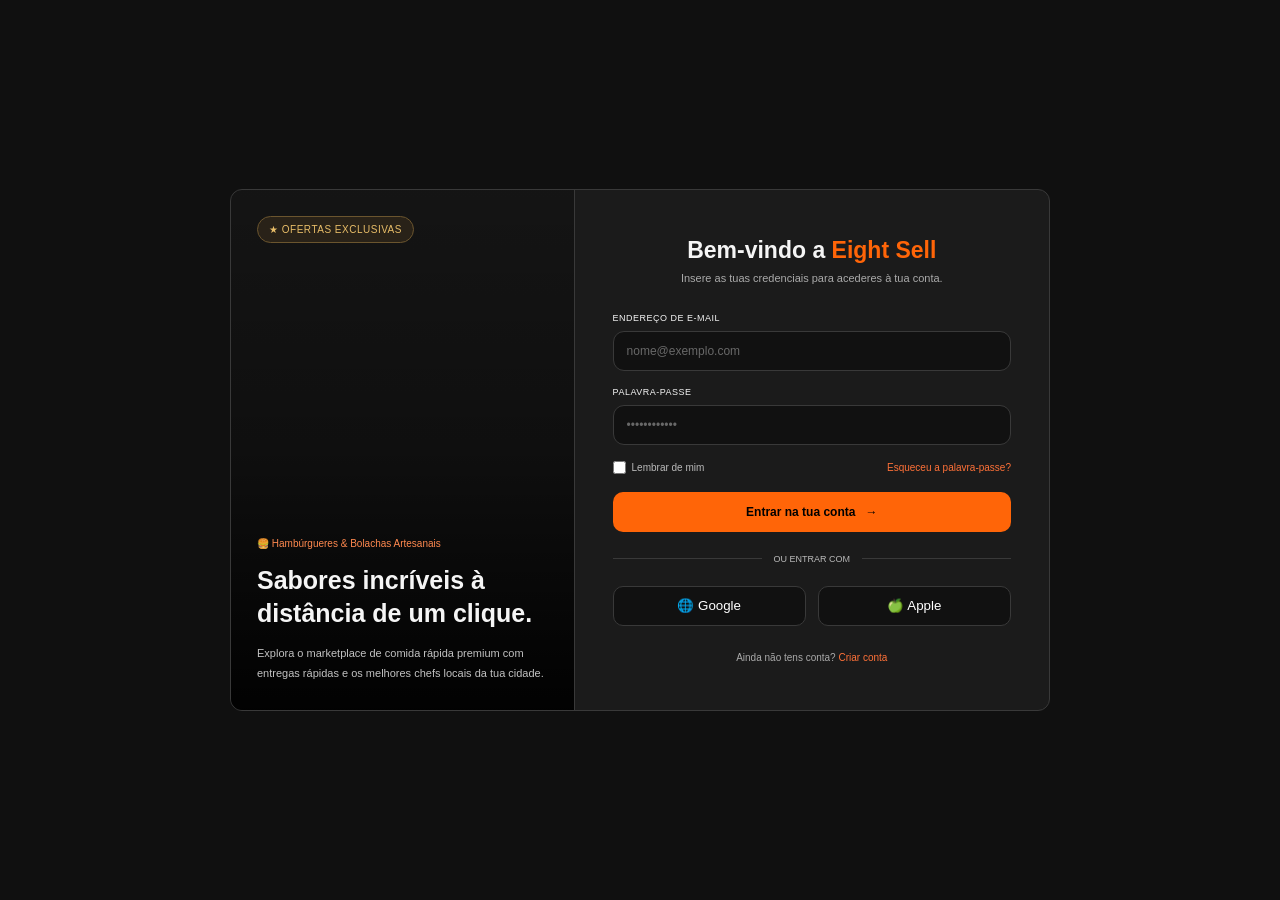
==== index.html @ 35cf32e9 "29.10.2026.3:46 Reafactor Styler Add and Remove Files" ====
<!DOCTYPE html>
<html lang="pt-br">

<head>
    <meta charset="UTF-8">
    <meta name="viewport" content="width=device-width, initial-scale=1.0">
    <title>Eight Sell</title>
    <link rel="preconnect" href="https://fonts.googleapis.com">
    <link rel="preconnect" href="https://fonts.gstatic.com" crossorigin>
    <link href="https://fonts.googleapis.com/css2?family=Inter:wght@400;500&family=Outfit:wght@700;800&display=swap"
        rel="stylesheet">
    <link rel="stylesheet" href="style/style.css">
    <link rel="shortcut icon" href="../assets/Favicon/favicon-32x32.png" type="image/x-icon">
</head>

<body>
    <main class="container">
        <section class="hero">

            <div class="badge">★ OFERTAS EXCLUSIVAS</div>

            <div class="hero-content">

                <div class="food-label">
                    🍔 Hambúrgueres &amp; Bolachas Artesanais
                </div>

                <h1>
                    Sabores incríveis à distância de um clique.
                </h1>

                <p>
                    Explora o marketplace de comida rápida premium
                    com entregas rápidas e os melhores chefs locais
                    da tua cidade.
                </p>

            </div>

        </section>

        <section class="form-panel">

            <div style="text-align: center;">
                <h2>Bem-vindo a <span style="color: #ff6508;">Eight Sell</span></h2>
                <p class="subtitle">
                    Insere as tuas credenciais para acederes à tua conta.
                </p>
            </div>

            <form id="loginForm">

                <div class="input-group">
                    <label for="email">ENDEREÇO DE E-MAIL</label>

                    <input type="email" id="email" placeholder="nome@exemplo.com" autocomplete="email" required>
                </div>

                <div class="input-group">
                    <label for="password">PALAVRA-PASSE</label>

                    <input type="password" id="password" placeholder="••••••••••••" autocomplete="current-password"
                        required>
                </div>

                <div class="options">

                    <label class="remember">
                        <input type="checkbox">
                        Lembrar de mim
                    </label>

                    <a href="#" id="forgot">
                        Esqueceu a palavra-passe?
                    </a>

                </div>

                <button type="submit" class="login-btn">
                    <a href="Search/sobre.html" style="color: black; text-decoration: none;">Entrar na tua conta &nbsp;
                        →</a>
                </button>

            </form>

            <div class="divider">
                <span></span>
                OU ENTRAR COM
                <span></span>
            </div>

            <div class="social">

                <button type="button" id="google">
                    🌐 Google
                </button>

                <button type="button" id="apple">
                    🍏 Apple
                </button>

            </div>

            <div class="register">
                Ainda não tens conta?
                <a href="#" id="createAccount">Criar conta</a>
            </div>

        </section>
    </main>
</body>

</html>
---- style/style.css ----
* {
    margin: 0;
    padding: 0;
    box-sizing: border-box;
}

body {
    min-height: 100vh;
    background: #101010;
    color: #f5f5f5;
    font-family: Arial, Helvetica, sans-serif;
    display: flex;
    justify-content: center;
    align-items: center;
    padding: 20px;
}

.container {
    width: 100%;
    max-width: 820px;
    min-height: 520px;
    display: grid;
    grid-template-columns: 42% 58%;
    background: #1b1b1b;
    border: 1px solid #393939;
    border-radius: 12px;
    overflow: hidden;
}

.hero {
    min-height: 520px;
    padding: 26px;
    display: flex;
    flex-direction: column;
    justify-content: space-between;
    background:
        linear-gradient(
            to bottom,
            rgba(0,0,0,.25),
            rgba(0,0,0,.45),
            rgba(0,0,0,.95)
        ),
        url("https://images.unsplash.com/photo-1568901346375-23c9450c58cd?auto=format&fit=crop&w=900&q=80")
        center / cover;
    border-right: 1px solid #393939;
}

.badge {
    width: fit-content;
    padding: 7px 11px;
    border: 1px solid #6b552e;
    border-radius: 30px;
    background: #292218;
    color: #e8bd68;
    font-size: 10px;
    letter-spacing: .5px;
}

.hero-content h1 {
    margin: 15px 0;
    font-size: 25px;
    line-height: 1.3;
    font-weight: 800;
}

.hero-content p {
    color: #c2c2c2;
    font-size: 11px;
    line-height: 1.8;
}

.food-label {
    color: #ff894f;
    font-size: 10px;
    margin-bottom: 12px;
}

.form-panel {
    padding: 38px;
    display: flex;
    flex-direction: column;
    justify-content: center;
}

h2 {
    font-size: 23px;
    margin-bottom: 5px;
}

.subtitle {
    font-size: 11px;
    color: #aaa;
    line-height: 1.7;
    margin-bottom: 25px;
}

.input-group {
    margin-bottom: 16px;
}

.input-group label {
    display: block;
    font-size: 9px;
    letter-spacing: .5px;
    margin-bottom: 8px;
}

.input-group input {
    width: 100%;
    height: 40px;
    padding: 0 13px;
    color: white;
    background: #111;
    border: 1px solid #393939;
    border-radius: 11px;
    outline: none;
    font-size: 12px;
}

.input-group input:focus {
    border-color: #ff6508;
}

.input-group input::placeholder {
    color: #686868;
}

.options {
    display: flex;
    justify-content: space-between;
    align-items: center;
    gap: 8px;
    margin-bottom: 18px;
    font-size: 10px;
}

.remember {
    display: flex;
    align-items: center;
    gap: 6px;
    color: #bbb;
}

.remember input {
    accent-color: #ff6508;
}

a {
    color: #ff7138;
    text-decoration: none;
}

a:hover {
    text-decoration: underline;
}

.login-btn {
    width: 100%;
    height: 40px;
    border: none;
    border-radius: 10px;
    background: #ff6508;
    color: #17100c;
    font-size: 12px;
    font-weight: bold;
    cursor: pointer;
}

.login-btn:hover {
    background: #ff7b27;
}

.divider {
    display: flex;
    align-items: center;
    gap: 12px;
    margin: 22px 0;
    color: #bbb;
    font-size: 9px;
    white-space: nowrap;
}

.divider span {
    height: 1px;
    flex: 1;
    background: #393939;
}

.social {
    display: grid;
    grid-template-columns: 1fr 1fr;
    gap: 12px;
}

.social button {
    height: 40px;
    border: 1px solid #393939;
    border-radius: 10px;
    background: #111;
    color: white;
    cursor: pointer;
}

.social button:hover {
    background: #292929;
}

.register {
    text-align: center;
    margin-top: 26px;
    color: #aaa;
    font-size: 10px;
}
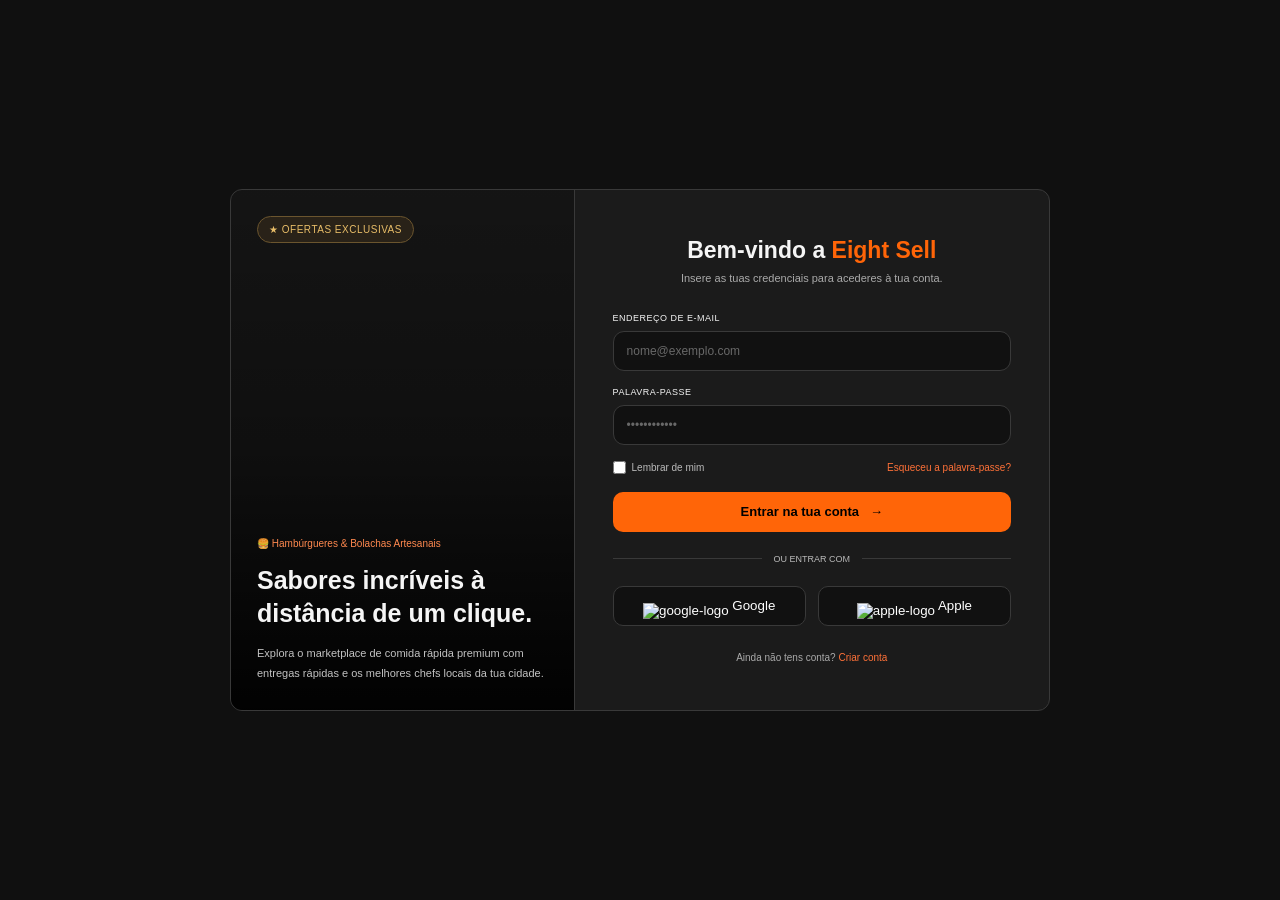
==== commit 4658af64: "Update Reafactor Style" ====
--- a/index.html
+++ b/index.html
@@ -10,7 +10,7 @@
     <link href="https://fonts.googleapis.com/css2?family=Inter:wght@400;500&family=Outfit:wght@700;800&display=swap"
         rel="stylesheet">
     <link rel="stylesheet" href="style/style.css">
-    <link rel="shortcut icon" href="../assets/Favicon/favicon-32x32.png" type="image/x-icon">
+    <link rel="shortcut icon" href="assets/Favicon/favicon-32x32.png" type="image/x-icon">
 </head>
 
 <body>
@@ -92,11 +92,11 @@
             <div class="social">
 
                 <button type="button" id="google">
-                    🌐 Google
+                   <img width="25" height="25" style="position: relative; top: 5px;" src="https://img.icons8.com/color/48/google-logo.png" alt="google-logo"/>  Google
                 </button>
 
                 <button type="button" id="apple">
-                    🍏 Apple
+                    <img width="25" height="25" style="position: relative; top: 5px;" src="https://img.icons8.com/liquid-glass/48/apple-logo.png" alt="apple-logo"/> Apple
                 </button>
 
             </div>
--- a/style/style.css
+++ b/style/style.css
@@ -161,7 +161,7 @@
     border-radius: 10px;
     background: #ff6508;
     color: #17100c;
-    font-size: 12px;
+    font-size: 13px;
     font-weight: bold;
     cursor: pointer;
 }
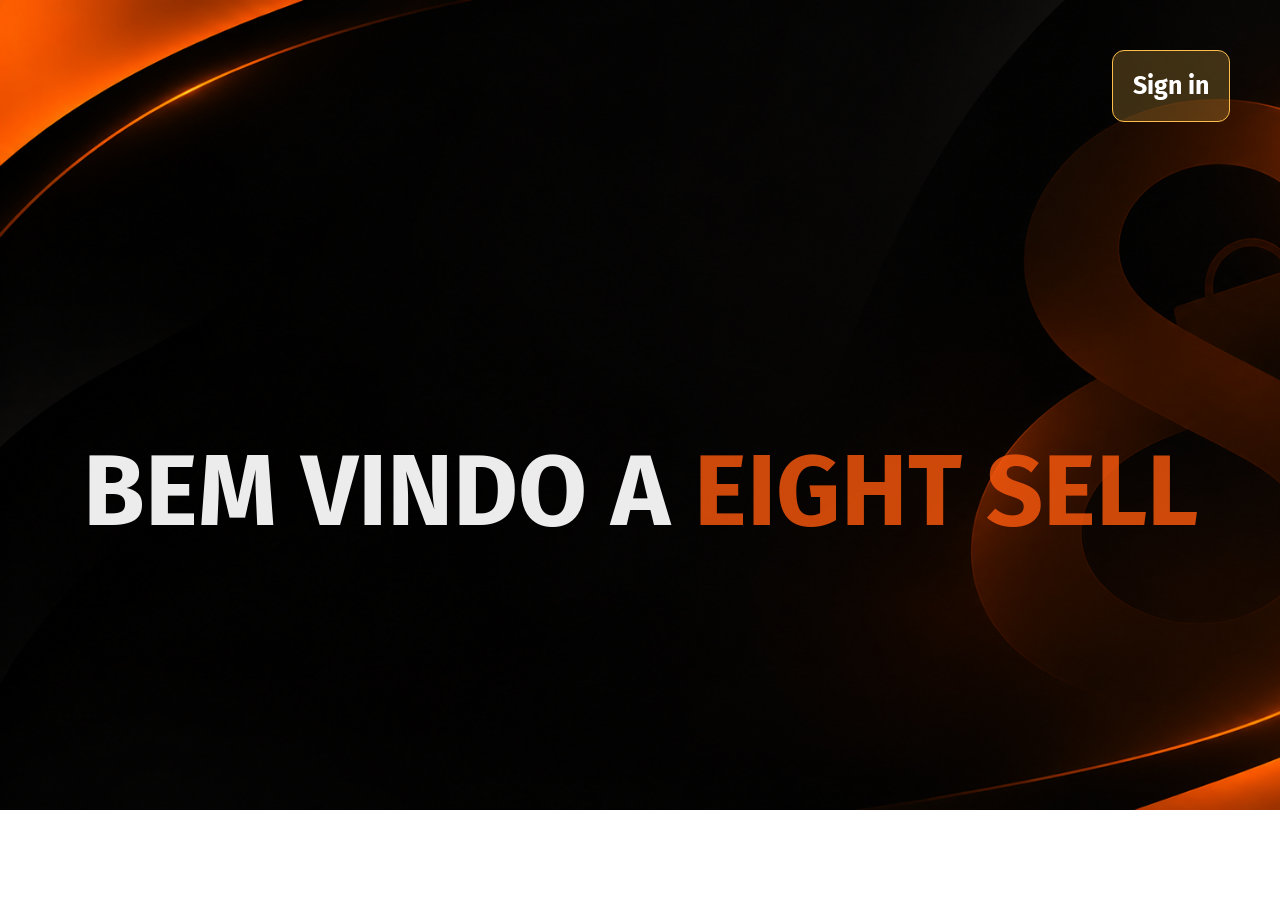
==== commit 710302c8: "Update-2 Sytle" ====
--- a/index.html
+++ b/index.html
@@ -5,109 +5,26 @@
     <meta charset="UTF-8">
     <meta name="viewport" content="width=device-width, initial-scale=1.0">
     <title>Eight Sell</title>
+    <link rel="stylesheet" href="style/style.css">
+    <link rel="shortcut icon" href="../assets/Favicon/favicon-32x32.png" type="image/x-icon">
+
+    <!--Font 2-->
     <link rel="preconnect" href="https://fonts.googleapis.com">
     <link rel="preconnect" href="https://fonts.gstatic.com" crossorigin>
-    <link href="https://fonts.googleapis.com/css2?family=Inter:wght@400;500&family=Outfit:wght@700;800&display=swap"
+    <link
+        href="https://fonts.googleapis.com/css2?family=Fira+Sans:ital,wght@0,100;0,200;0,300;0,400;0,500;0,600;0,700;0,800;0,900;1,100;1,200;1,300;1,400;1,500;1,600;1,700;1,800;1,900&display=swap"
         rel="stylesheet">
-    <link rel="stylesheet" href="style/style.css">
-    <link rel="shortcut icon" href="assets/Favicon/favicon-32x32.png" type="image/x-icon">
 </head>
 
 <body>
-    <main class="container">
-        <section class="hero">
+    <header class="header">
+        <nav>
+            <strong><a href="#" class="link">Sign in</a></strong>
+        </nav>
+    </header>
 
-            <div class="badge">★ OFERTAS EXCLUSIVAS</div>
-
-            <div class="hero-content">
-
-                <div class="food-label">
-                    🍔 Hambúrgueres &amp; Bolachas Artesanais
-                </div>
-
-                <h1>
-                    Sabores incríveis à distância de um clique.
-                </h1>
-
-                <p>
-                    Explora o marketplace de comida rápida premium
-                    com entregas rápidas e os melhores chefs locais
-                    da tua cidade.
-                </p>
-
-            </div>
-
-        </section>
-
-        <section class="form-panel">
-
-            <div style="text-align: center;">
-                <h2>Bem-vindo a <span style="color: #ff6508;">Eight Sell</span></h2>
-                <p class="subtitle">
-                    Insere as tuas credenciais para acederes à tua conta.
-                </p>
-            </div>
-
-            <form id="loginForm">
-
-                <div class="input-group">
-                    <label for="email">ENDEREÇO DE E-MAIL</label>
-
-                    <input type="email" id="email" placeholder="nome@exemplo.com" autocomplete="email" required>
-                </div>
-
-                <div class="input-group">
-                    <label for="password">PALAVRA-PASSE</label>
-
-                    <input type="password" id="password" placeholder="••••••••••••" autocomplete="current-password"
-                        required>
-                </div>
-
-                <div class="options">
-
-                    <label class="remember">
-                        <input type="checkbox">
-                        Lembrar de mim
-                    </label>
-
-                    <a href="#" id="forgot">
-                        Esqueceu a palavra-passe?
-                    </a>
-
-                </div>
-
-                <button type="submit" class="login-btn">
-                    <a href="Search/sobre.html" style="color: black; text-decoration: none;">Entrar na tua conta &nbsp;
-                        →</a>
-                </button>
-
-            </form>
-
-            <div class="divider">
-                <span></span>
-                OU ENTRAR COM
-                <span></span>
-            </div>
-
-            <div class="social">
-
-                <button type="button" id="google">
-                   <img width="25" height="25" style="position: relative; top: 5px;" src="https://img.icons8.com/color/48/google-logo.png" alt="google-logo"/>  Google
-                </button>
-
-                <button type="button" id="apple">
-                    <img width="25" height="25" style="position: relative; top: 5px;" src="https://img.icons8.com/liquid-glass/48/apple-logo.png" alt="apple-logo"/> Apple
-                </button>
-
-            </div>
-
-            <div class="register">
-                Ainda não tens conta?
-                <a href="#" id="createAccount">Criar conta</a>
-            </div>
-
-        </section>
-    </main>
+    <div class="BV">
+        <h1>BEM VINDO A <span class="destaq">EIGHT SELL</span>
+    </div>
 </body>
-
 </html>
--- a/style/style.css
+++ b/style/style.css
@@ -4,210 +4,72 @@
     box-sizing: border-box;
 }
 
-body {
-    min-height: 100vh;
-    background: #101010;
-    color: #f5f5f5;
-    font-family: Arial, Helvetica, sans-serif;
-    display: flex;
-    justify-content: center;
-    align-items: center;
-    padding: 20px;
+:root {
+    --font2: "Fira Sans", sans-serif;
+    font-weight: 100;
+    font-style: normal;
+
+    --preto-carvao: #101110;
+    --branco-suave: #edecec;
+    --laranja-principal: #ff6103;
+    --laranja-intenso: #fe5a0d;
+    --amarelo-dourado: #fdbe4c;
+
+    --superficie-card: #1a1b1a;
 }
 
-.container {
-    width: 100%;
-    max-width: 820px;
-    min-height: 520px;
-    display: grid;
-    grid-template-columns: 42% 58%;
-    background: #1b1b1b;
-    border: 1px solid #393939;
-    border-radius: 12px;
-    overflow: hidden;
-}
-
-.hero {
-    min-height: 520px;
-    padding: 26px;
+body {
+    background-color: var(--preto-carvao);
+    color: var(--branco-suave);
     display: flex;
     flex-direction: column;
     justify-content: space-between;
-    background:
-        linear-gradient(
-            to bottom,
-            rgba(0,0,0,.25),
-            rgba(0,0,0,.45),
-            rgba(0,0,0,.95)
-        ),
-        url("https://images.unsplash.com/photo-1568901346375-23c9450c58cd?auto=format&fit=crop&w=900&q=80")
-        center / cover;
-    border-right: 1px solid #393939;
+    font-family: var(--font2);
+    height: 90vh;
+    background: url(../assets/img/fundo.png);
+    background-repeat: no-repeat;
+    background-size: cover;
 }
 
-.badge {
-    width: fit-content;
-    padding: 7px 11px;
-    border: 1px solid #6b552e;
-    border-radius: 30px;
-    background: #292218;
-    color: #e8bd68;
-    font-size: 10px;
-    letter-spacing: .5px;
+.header {
+    display: flex;
+    padding: 50px;
+
+
+    nav {
+        padding: 20px;
+        font-size: 25px;
+        border: 1px solid var(--amarelo-dourado);
+        background-color: #fdbf4c3a;
+        margin-left: 90%;
+        border-radius: 12px;
+
+        .link {
+            text-decoration: none;
+            color: white;
+            transition-duration: 0.5s;
+        }
+
+        .link:hover {
+            transform: scale(1.1);
+            transition-duration: 0.5s;
+            color: var(--laranja-intenso);
+            opacity: 1;
+        }
+
+    }
+
 }
 
-.hero-content h1 {
-    margin: 15px 0;
-    font-size: 25px;
-    line-height: 1.3;
-    font-weight: 800;
+.BV {
+    font-size: 50px;
+    display: flex;
+    justify-content: center;
+    height: 90vh;
+    align-items: center;
 }
 
-.hero-content p {
-    color: #c2c2c2;
-    font-size: 11px;
-    line-height: 1.8;
-}
-
-.food-label {
-    color: #ff894f;
-    font-size: 10px;
-    margin-bottom: 12px;
-}
-
-.form-panel {
-    padding: 38px;
-    display: flex;
-    flex-direction: column;
-    justify-content: center;
-}
-
-h2 {
-    font-size: 23px;
-    margin-bottom: 5px;
-}
-
-.subtitle {
-    font-size: 11px;
-    color: #aaa;
-    line-height: 1.7;
-    margin-bottom: 25px;
-}
-
-.input-group {
-    margin-bottom: 16px;
-}
-
-.input-group label {
-    display: block;
-    font-size: 9px;
-    letter-spacing: .5px;
-    margin-bottom: 8px;
-}
-
-.input-group input {
-    width: 100%;
-    height: 40px;
-    padding: 0 13px;
-    color: white;
-    background: #111;
-    border: 1px solid #393939;
-    border-radius: 11px;
-    outline: none;
-    font-size: 12px;
-}
-
-.input-group input:focus {
-    border-color: #ff6508;
-}
-
-.input-group input::placeholder {
-    color: #686868;
-}
-
-.options {
-    display: flex;
-    justify-content: space-between;
-    align-items: center;
-    gap: 8px;
-    margin-bottom: 18px;
-    font-size: 10px;
-}
-
-.remember {
-    display: flex;
-    align-items: center;
-    gap: 6px;
-    color: #bbb;
-}
-
-.remember input {
-    accent-color: #ff6508;
-}
-
-a {
-    color: #ff7138;
-    text-decoration: none;
-}
-
-a:hover {
-    text-decoration: underline;
-}
-
-.login-btn {
-    width: 100%;
-    height: 40px;
-    border: none;
-    border-radius: 10px;
-    background: #ff6508;
-    color: #17100c;
-    font-size: 13px;
-    font-weight: bold;
-    cursor: pointer;
-}
-
-.login-btn:hover {
-    background: #ff7b27;
-}
-
-.divider {
-    display: flex;
-    align-items: center;
-    gap: 12px;
-    margin: 22px 0;
-    color: #bbb;
-    font-size: 9px;
-    white-space: nowrap;
-}
-
-.divider span {
-    height: 1px;
-    flex: 1;
-    background: #393939;
-}
-
-.social {
-    display: grid;
-    grid-template-columns: 1fr 1fr;
-    gap: 12px;
-}
-
-.social button {
-    height: 40px;
-    border: 1px solid #393939;
-    border-radius: 10px;
-    background: #111;
-    color: white;
-    cursor: pointer;
-}
-
-.social button:hover {
-    background: #292929;
-}
-
-.register {
-    text-align: center;
-    margin-top: 26px;
-    color: #aaa;
-    font-size: 10px;
-}
+.destaq {
+    color: var(--laranja-intenso);
+    opacity: 0.8;
+}
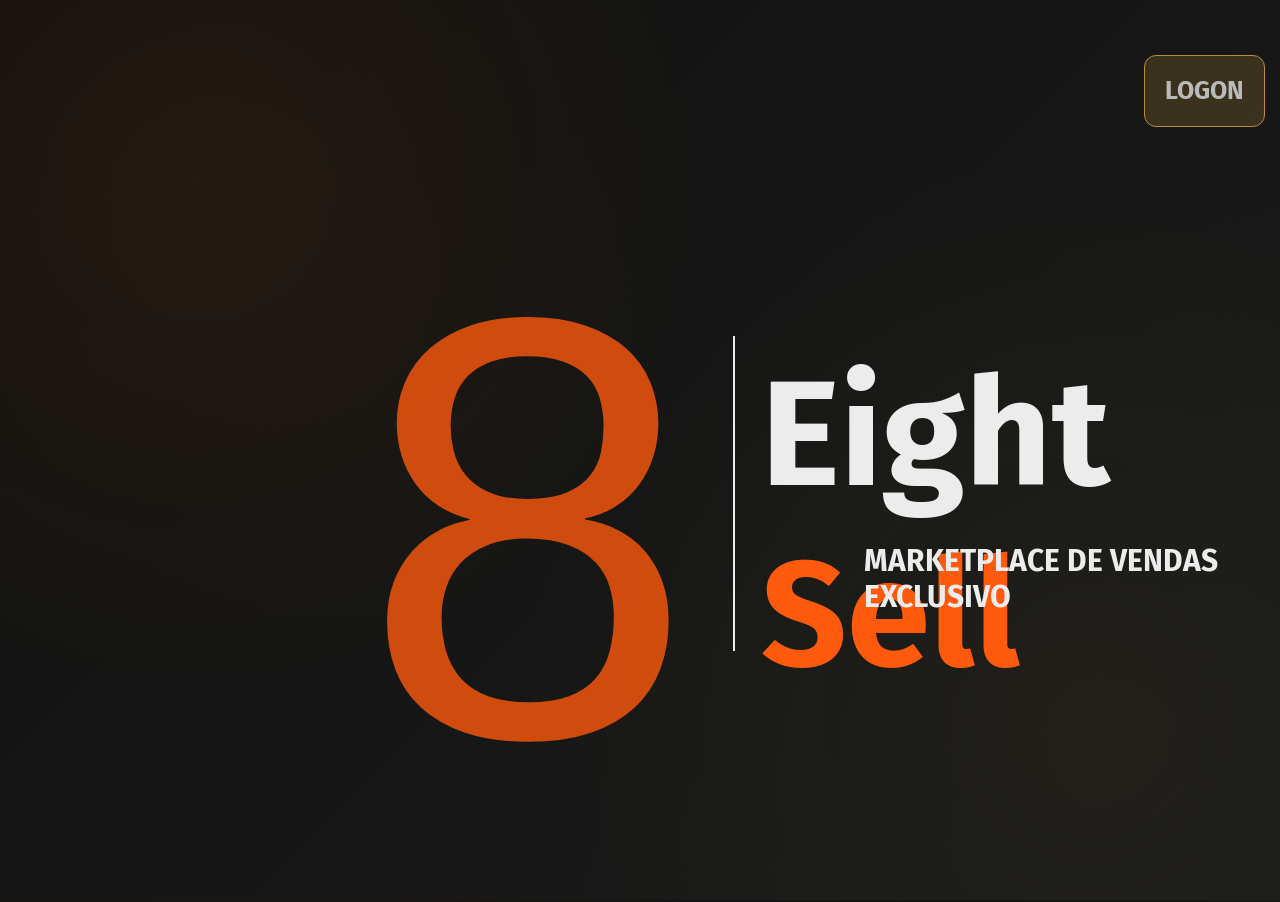
==== commit 942ef02e: "UPDATE-3" ====
--- a/index.html
+++ b/index.html
@@ -19,12 +19,20 @@
 <body>
     <header class="header">
         <nav>
-            <strong><a href="#" class="link">Sign in</a></strong>
+            <strong><a href="#" class="link">LOGON</a></strong>
         </nav>
     </header>
 
-    <div class="BV">
-        <h1>BEM VINDO A <span class="destaq">EIGHT SELL</span>
-    </div>
+    <section class="containr">
+        <div class="box">
+            <div class="logo">
+                8
+            </div>
+            <div class="linha"></div>
+            <h1>Eight <span>Sell</span></h1>
+            <h2>MARKETPLACE DE VENDAS EXCLUSIVO</h2>
+        </div>
+    </section>
+
 </body>
 </html>
--- a/style/style.css
+++ b/style/style.css
@@ -21,20 +21,19 @@
 body {
     background-color: var(--preto-carvao);
     color: var(--branco-suave);
-    display: flex;
-    flex-direction: column;
     justify-content: space-between;
     font-family: var(--font2);
-    height: 90vh;
-    background: url(../assets/img/fundo.png);
-    background-repeat: no-repeat;
-    background-size: cover;
+    height: 100vh;
+    background-image:
+    radial-gradient(circle at 15% 20%, rgba(255, 97, 3, 0.08) 0%, transparent 40%),
+    radial-gradient(circle at 85% 80%, rgba(253, 190, 76, 0.04) 0%, transparent 45%),
+    linear-gradient(135deg, #101110 0%, #1A1B1A 100%);
 }
 
 .header {
     display: flex;
-    padding: 50px;
-
+    padding: 10px;
+    user-select: none;
 
     nav {
         padding: 20px;
@@ -43,6 +42,9 @@
         background-color: #fdbf4c3a;
         margin-left: 90%;
         border-radius: 12px;
+        margin-top: 5vh;
+        opacity: 0.7;
+        transition-duration: 0.5s;
 
         .link {
             text-decoration: none;
@@ -59,17 +61,53 @@
 
     }
 
+    nav:hover {
+        transform: translateY(-5px);
+        opacity: 1;
+        transition-duration: 0.5s;
+    }
+
 }
 
-.BV {
-    font-size: 50px;
-    display: flex;
-    justify-content: center;
-    height: 90vh;
-    align-items: center;
-}
+.containr {
+    height: 85vh;
+    border: 1px solid rgba(255, 255, 255, 0);
+    user-select: none;
 
-.destaq {
-    color: var(--laranja-intenso);
-    opacity: 0.8;
+    .box {
+        display: flex;
+        margin-top: 5vh;
+        margin-left: 40vh;
+
+        .logo {
+            color: var(--laranja-intenso);
+            font-size: 600px;
+            font-weight: 400;
+            opacity: 0.8;
+        }
+
+        .linha {
+            border: 1px solid var(--branco-suave);
+            height: 35vh;
+            margin-left: 3vw;
+            margin-top: 17vh;
+        }
+
+        h1 {
+            font-size: 150px;
+            margin-top: 18vh;
+            margin-left: 2vw;
+
+        }
+
+        span {
+            color: var(--laranja-intenso);
+        }
+
+        h2 {
+            margin-left: -33vw;
+            margin-top: 40vh;
+            font-size: 30px;
+        }
+    }
 }
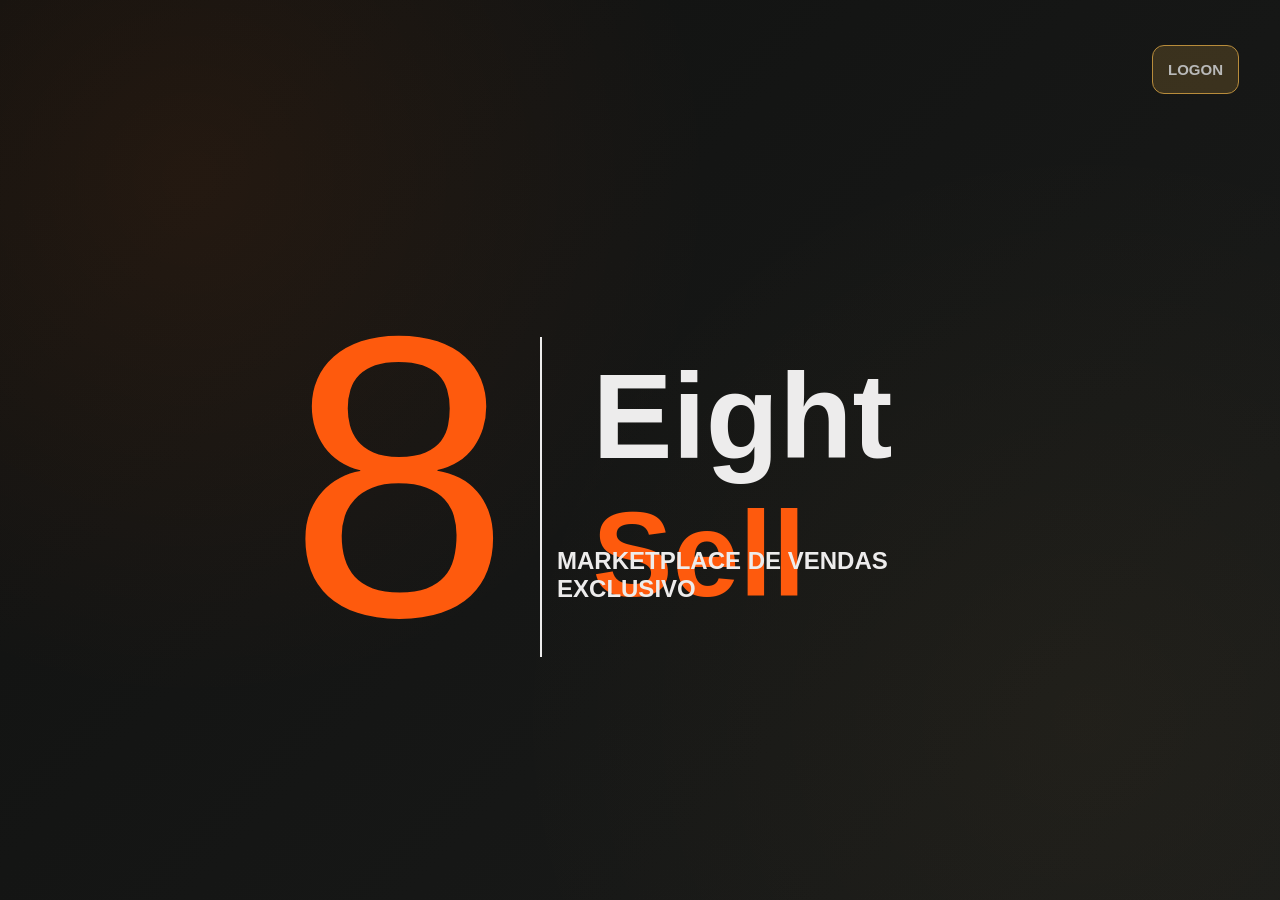
==== commit 00c631af: "UPTDATE - 6" ====
--- a/index.html
+++ b/index.html
@@ -8,31 +8,25 @@
     <link rel="stylesheet" href="style/style.css">
     <link rel="shortcut icon" href="../assets/Favicon/favicon-32x32.png" type="image/x-icon">
 
-    <!--Font 2-->
-    <link rel="preconnect" href="https://fonts.googleapis.com">
+   <link rel="preconnect" href="https://fonts.googleapis.com">
     <link rel="preconnect" href="https://fonts.gstatic.com" crossorigin>
-    <link
-        href="https://fonts.googleapis.com/css2?family=Fira+Sans:ital,wght@0,100;0,200;0,300;0,400;0,500;0,600;0,700;0,800;0,900;1,100;1,200;1,300;1,400;1,500;1,600;1,700;1,800;1,900&display=swap"
-        rel="stylesheet">
+    <link href="https://fonts.googleapis.com/css2?family=Anton&display=swap" rel="stylesheet">
 </head>
 
 <body>
     <header class="header">
         <nav>
-            <strong><a href="#" class="link">LOGON</a></strong>
+            <strong><a href="Search/logon.html" class="link">LOGON</a></strong>
         </nav>
     </header>
 
     <section class="containr">
-        <div class="box">
-            <div class="logo">
-                8
-            </div>
+        <div class="hero-box">
+            <div class="logo">8</div>
             <div class="linha"></div>
             <h1>Eight <span>Sell</span></h1>
             <h2>MARKETPLACE DE VENDAS EXCLUSIVO</h2>
         </div>
     </section>
-
 </body>
 </html>
--- a/style/style.css
+++ b/style/style.css
@@ -18,26 +18,31 @@
     --superficie-card: #1a1b1a;
 }
 
+html {
+    font-size: 100%;
+}
+
 body {
+    user-select: none;
+    min-height: 100dvh;
     background-color: var(--preto-carvao);
     color: var(--branco-suave);
     justify-content: space-between;
     font-family: var(--font2);
     height: 100vh;
     background-image:
-    radial-gradient(circle at 15% 20%, rgba(255, 97, 3, 0.08) 0%, transparent 40%),
-    radial-gradient(circle at 85% 80%, rgba(253, 190, 76, 0.04) 0%, transparent 45%),
-    linear-gradient(135deg, #101110 0%, #1A1B1A 100%);
+        radial-gradient(circle at 15% 20%, rgba(255, 97, 3, 0.08) 0%, transparent 40%),
+        radial-gradient(circle at 85% 80%, rgba(253, 190, 76, 0.04) 0%, transparent 45%),
+        linear-gradient(135deg, #101110 0%, #1A1B1A 100%);
 }
 
 .header {
     display: flex;
-    padding: 10px;
     user-select: none;
 
     nav {
-        padding: 20px;
-        font-size: 25px;
+        padding: 15px;
+        font-size: 15px;
         border: 1px solid var(--amarelo-dourado);
         background-color: #fdbf4c3a;
         margin-left: 90%;
@@ -71,43 +76,46 @@
 
 .containr {
     height: 85vh;
+    width: 100%;
     border: 1px solid rgba(255, 255, 255, 0);
     user-select: none;
+    display: flex;
+    justify-content: center;
+    align-items: center;
 
-    .box {
+    .hero-box {
         display: flex;
-        margin-top: 5vh;
-        margin-left: 40vh;
+        width: 55vw;
+
 
         .logo {
+            font-size: 400px;
+            font-weight: 400;
             color: var(--laranja-intenso);
-            font-size: 600px;
-            font-weight: 400;
-            opacity: 0.8;
         }
 
         .linha {
             border: 1px solid var(--branco-suave);
-            height: 35vh;
-            margin-left: 3vw;
-            margin-top: 17vh;
+            height: 320px;
+            width: 0;
+            margin-top: 90px;
+            margin-left: 30px;
         }
 
         h1 {
-            font-size: 150px;
-            margin-top: 18vh;
-            margin-left: 2vw;
+            font-size: 120px;
+            margin-top: 100px;
+            margin-left: 50px;
 
-        }
-
-        span {
-            color: var(--laranja-intenso);
+            span {
+                color: #fe5a0d;
+            }
         }
 
         h2 {
-            margin-left: -33vw;
-            margin-top: 40vh;
-            font-size: 30px;
+            margin-left: -535px;
+            margin-top: 300px;
         }
+
     }
 }
